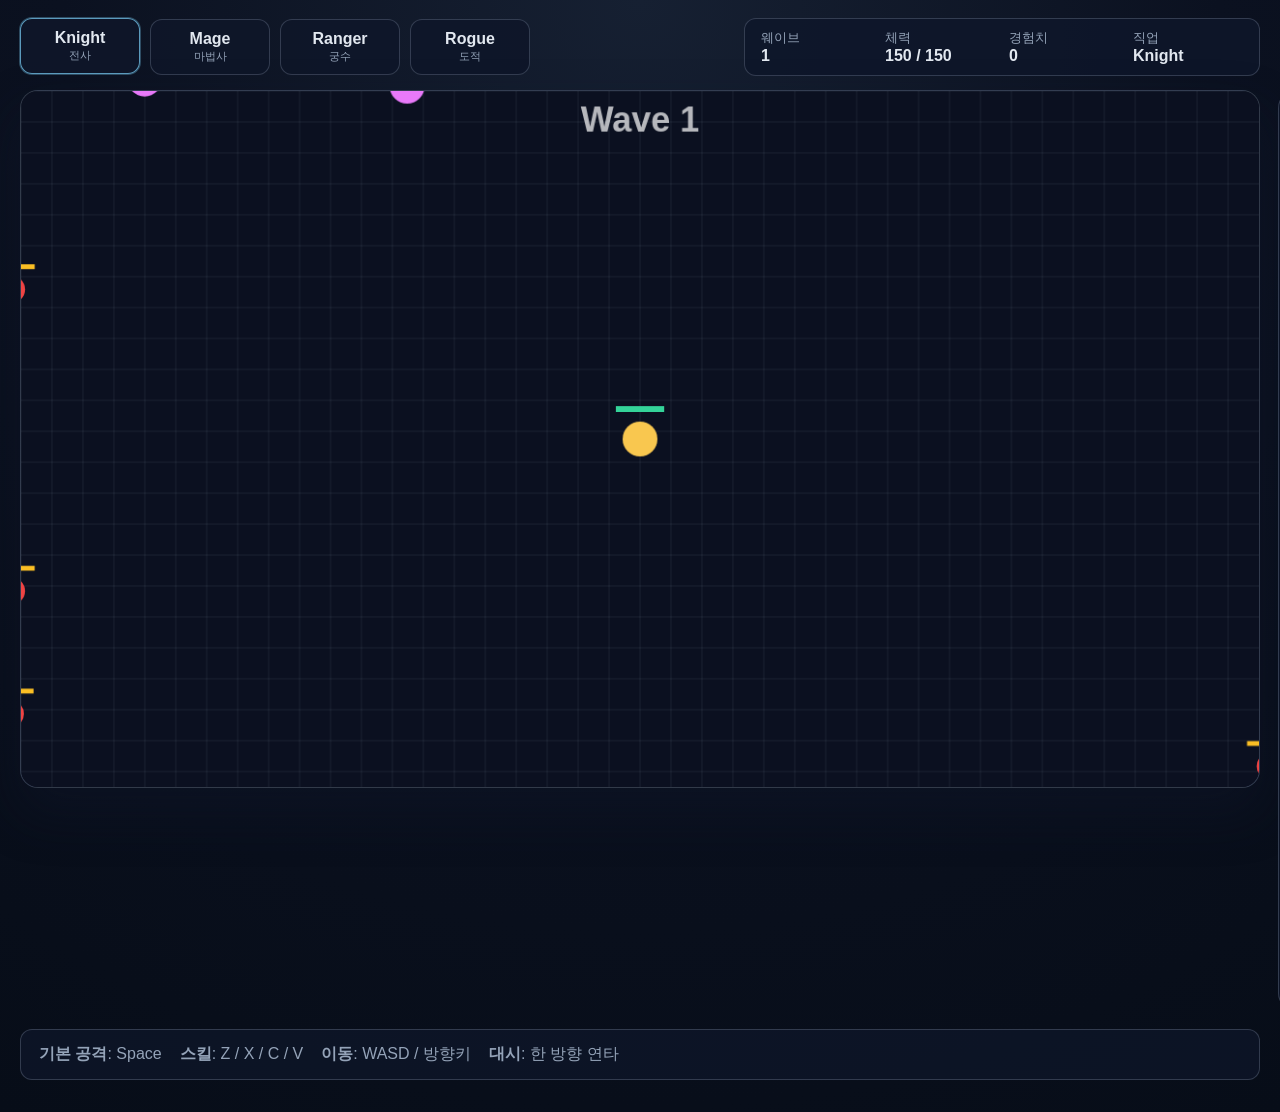
==== index.html @ 252328aa "Initial RPG game prototype with class selection, skills, dash, waves, bosses, and upgrade shop." ====
<!DOCTYPE html>
<html lang="ko">
  <head>
    <meta charset="UTF-8" />
    <meta name="viewport" content="width=device-width, initial-scale=1.0" />
    <title>Wavebreaker RPG</title>
    <link rel="stylesheet" href="style.css" />
  </head>
  <body>
    <div class="top-bar">
      <div class="job-selection">
        <button class="job-card selected" data-job="knight">
          <span class="job-name">Knight</span>
          <small>전사</small>
        </button>
        <button class="job-card" data-job="mage">
          <span class="job-name">Mage</span>
          <small>마법사</small>
        </button>
        <button class="job-card" data-job="ranger">
          <span class="job-name">Ranger</span>
          <small>궁수</small>
        </button>
        <button class="job-card" data-job="rogue">
          <span class="job-name">Rogue</span>
          <small>도적</small>
        </button>
      </div>

      <div class="status-panel">
        <div><span>웨이브</span><strong id="waveValue">1</strong></div>
        <div><span>체력</span><strong id="hpValue">0 / 0</strong></div>
        <div><span>경험치</span><strong id="xpValue">0</strong></div>
        <div><span>직업</span><strong id="jobValue">Knight</strong></div>
      </div>
    </div>

    <div class="game-layout">
      <canvas id="gameCanvas" width="1280" height="720"></canvas>

      <aside class="shop-panel">
        <h3>경험치 상점</h3>
        <div class="shop-metrics">
          <div>보유 XP: <strong id="bankValue">0</strong></div>
          <div>스킬 레벨: <strong id="skillLevelValue">0</strong></div>
        </div>

        <div class="upgrade-list">
          <button class="upgrade-btn" data-upgrade="hp">체력 증가</button>
          <button class="upgrade-btn" data-upgrade="damage">공격력 증가</button>
          <button class="upgrade-btn" data-upgrade="speed">이동 속도 증가</button>
        </div>

        <div id="skillShop" class="skill-shop"></div>
      </aside>
    </div>

    <div class="controls-bar">
      <div><strong>기본 공격</strong>: Space</div>
      <div><strong>스킬</strong>: Z / X / C / V</div>
      <div><strong>이동</strong>: WASD / 방향키</div>
      <div><strong>대시</strong>: 한 방향 연타</div>
    </div>

    <div id="overlay" class="overlay hidden">
      <div class="overlay-card">
        <h2>게임 오버</h2>
        <p>R 키를 눌러 다시 시작하세요</p>
      </div>
    </div>

    <script src="game.js"></script>
  </body>
</html>
---- style.css ----
* {
  box-sizing: border-box;
}

:root {
  --bg-1: #0f172a;
  --bg-2: #111827;
  --panel: rgba(15, 23, 42, 0.86);
  --panel-bright: rgba(30, 41, 59, 0.95);
  --line: rgba(148, 163, 184, 0.28);
  --text: #e2e8f0;
  --muted: #94a3b8;
  --accent: #7dd3fc;
  --gold: #fbbf24;
  --danger: #f87171;
  --success: #34d399;
}

html, body {
  margin: 0;
  width: 100%;
  min-height: 100vh;
  font-family: "Segoe UI", Tahoma, Geneva, Verdana, sans-serif;
  background: radial-gradient(circle at top, #162032 0%, #0b1120 45%, #070d18 100%);
  color: var(--text);
}

body {
  display: flex;
  flex-direction: column;
  align-items: center;
  padding: 18px 20px 32px;
}

.top-bar {
  width: min(1480px, 100%);
  display: flex;
  justify-content: space-between;
  align-items: center;
  gap: 18px;
  margin-bottom: 14px;
}

.job-selection {
  display: flex;
  flex-wrap: wrap;
  gap: 10px;
}

.job-card {
  border: 1px solid var(--line);
  background: rgba(15, 23, 42, 0.9);
  color: var(--text);
  padding: 10px 18px;
  border-radius: 12px;
  min-width: 120px;
  cursor: pointer;
  transition: 0.2s ease;
}

.job-card:hover, .job-card.selected {
  transform: translateY(-1px);
  border-color: rgba(125, 211, 252, 0.7);
  box-shadow: 0 0 0 1px rgba(125, 211, 252, 0.3);
}

.job-card span {
  display: block;
  font-size: 1rem;
  font-weight: 700;
}

.job-card small {
  color: var(--muted);
}

.status-panel {
  display: flex;
  flex-wrap: wrap;
  gap: 14px;
  justify-content: flex-end;
  background: var(--panel);
  border: 1px solid var(--line);
  border-radius: 12px;
  padding: 10px 16px;
}

.status-panel div {
  display: flex;
  flex-direction: column;
  min-width: 110px;
  color: var(--muted);
  font-size: 0.82rem;
}

.status-panel strong {
  color: var(--text);
  font-size: 1rem;
}

.game-layout {
  width: min(1480px, 100%);
  display: flex;
  align-items: flex-start;
  gap: 18px;
}

#gameCanvas {
  width: min(100%, 1280px);
  height: auto;
  background: linear-gradient(180deg, rgba(13, 19, 32, 0.96), rgba(15, 23, 42, 0.96));
  border: 1px solid var(--line);
  border-radius: 18px;
  box-shadow: 0 24px 50px rgba(15, 23, 42, 0.45);
}

.shop-panel {
  width: 280px;
  background: var(--panel);
  border: 1px solid var(--line);
  border-radius: 18px;
  padding: 18px 16px;
}

.shop-panel h3 {
  margin: 0 0 14px;
  font-size: 1.3rem;
}

.shop-metrics {
  display: grid;
  gap: 8px;
  margin-bottom: 18px;
  color: var(--muted);
}

.upgrade-list,
.skill-shop {
  display: grid;
  gap: 10px;
}

.upgrade-btn,
.skill-btn {
  appearance: none;
  width: 100%;
  border: 1px solid var(--line);
  background: var(--panel-bright);
  color: var(--text);
  padding: 10px 12px;
  border-radius: 10px;
  cursor: pointer;
  font-weight: 600;
  transition: 0.2s ease;
}

.upgrade-btn:hover,
.skill-btn:hover {
  border-color: rgba(52, 211, 153, 0.7);
  box-shadow: 0 0 0 1px rgba(52, 211, 153, 0.2);
}

.upgrade-btn:disabled,
.skill-btn:disabled {
  opacity: 0.45;
  cursor: not-allowed;
}

.skill-shop {
  margin-top: 16px;
}

.controls-bar {
  width: min(1480px, 100%);
  margin-top: 18px;
  display: flex;
  flex-wrap: wrap;
  gap: 18px;
  padding: 14px 18px;
  border: 1px solid var(--line);
  background: rgba(15, 23, 42, 0.78);
  border-radius: 12px;
  color: var(--muted);
}

.overlay {
  position: fixed;
  inset: 0;
  display: flex;
  align-items: center;
  justify-content: center;
  background: rgba(2, 6, 23, 0.65);
}

.overlay.hidden {
  display: none;
}

.overlay-card {
  background: rgba(15, 23, 42, 0.95);
  border: 1px solid var(--line);
  border-radius: 18px;
  padding: 28px 36px;
  text-align: center;
  box-shadow: 0 20px 40px rgba(2, 6, 23, 0.5);
}

.overlay-card h2 {
  margin: 0 0 8px;
  color: var(--danger);
}

.overlay-card p {
  margin: 0;
  color: var(--text);
}

@media (max-width: 1200px) {
  .game-layout {
    flex-direction: column;
  }

  .shop-panel {
    width: 100%;
  }
}
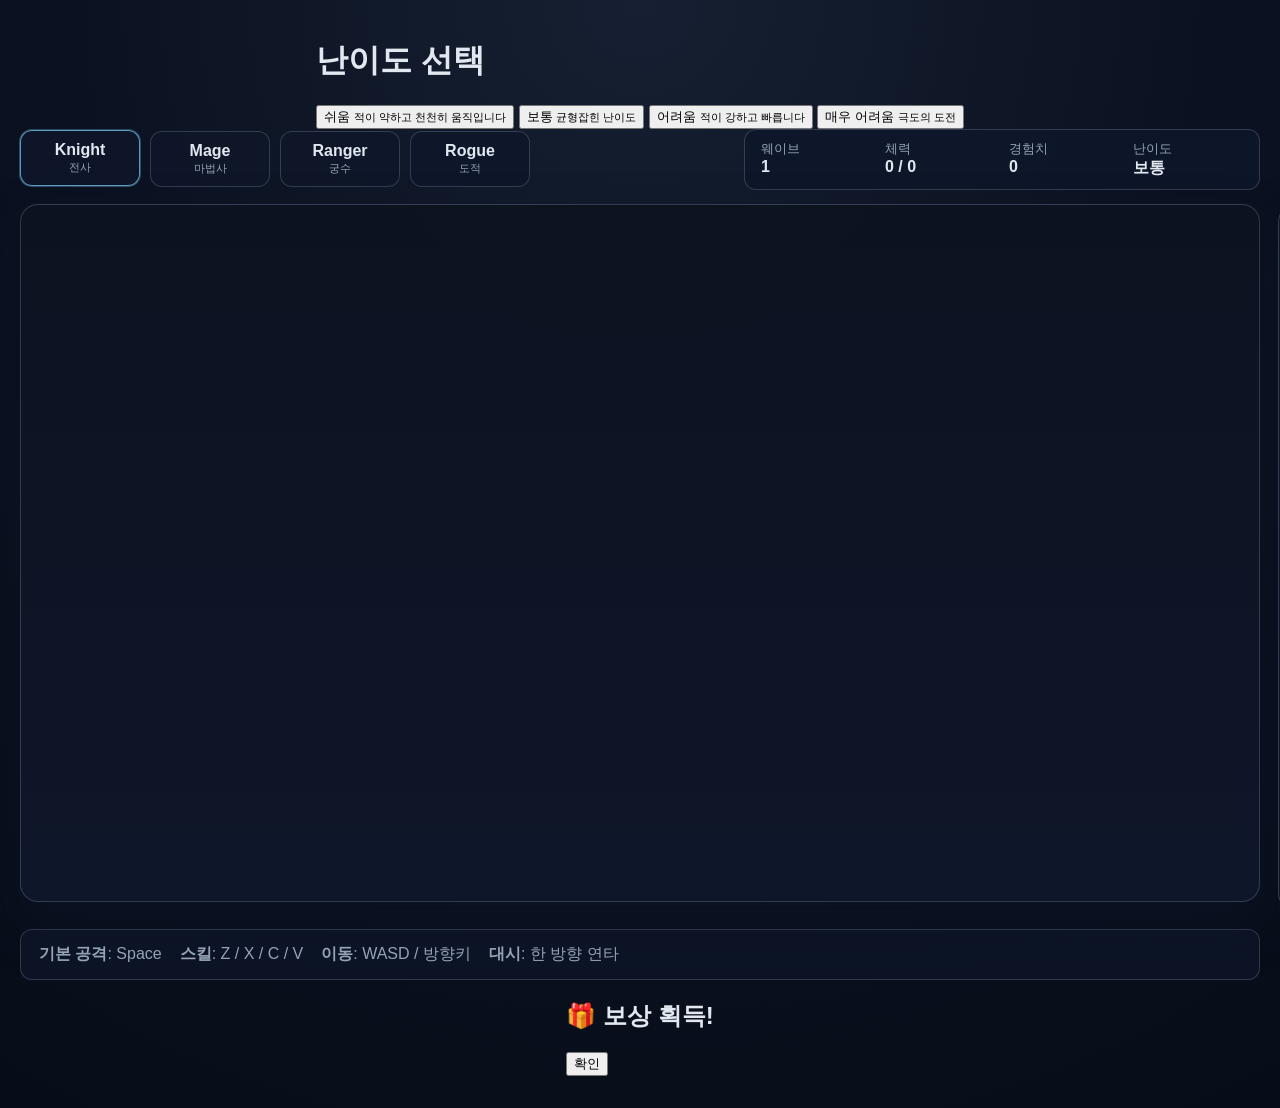
==== commit c20b378f: "Add difficulty selection and reward chest system to the RPG prototype." ====
--- a/index.html
+++ b/index.html
@@ -7,65 +7,99 @@
     <link rel="stylesheet" href="style.css" />
   </head>
   <body>
-    <div class="top-bar">
-      <div class="job-selection">
-        <button class="job-card selected" data-job="knight">
-          <span class="job-name">Knight</span>
-          <small>전사</small>
-        </button>
-        <button class="job-card" data-job="mage">
-          <span class="job-name">Mage</span>
-          <small>마법사</small>
-        </button>
-        <button class="job-card" data-job="ranger">
-          <span class="job-name">Ranger</span>
-          <small>궁수</small>
-        </button>
-        <button class="job-card" data-job="rogue">
-          <span class="job-name">Rogue</span>
-          <small>도적</small>
-        </button>
-      </div>
-
-      <div class="status-panel">
-        <div><span>웨이브</span><strong id="waveValue">1</strong></div>
-        <div><span>체력</span><strong id="hpValue">0 / 0</strong></div>
-        <div><span>경험치</span><strong id="xpValue">0</strong></div>
-        <div><span>직업</span><strong id="jobValue">Knight</strong></div>
+    <div id="difficultyScreen" class="difficulty-screen">
+      <div class="difficulty-card">
+        <h1>난이도 선택</h1>
+        <div class="difficulty-buttons">
+          <button class="difficulty-btn" data-difficulty="easy">
+            <span class="diff-title">쉬움</span>
+            <small>적이 약하고 천천히 움직입니다</small>
+          </button>
+          <button class="difficulty-btn" data-difficulty="normal">
+            <span class="diff-title">보통</span>
+            <small>균형잡힌 난이도</small>
+          </button>
+          <button class="difficulty-btn" data-difficulty="hard">
+            <span class="diff-title">어려움</span>
+            <small>적이 강하고 빠릅니다</small>
+          </button>
+          <button class="difficulty-btn" data-difficulty="extreme">
+            <span class="diff-title">매우 어려움</span>
+            <small>극도의 도전</small>
+          </button>
+        </div>
       </div>
     </div>
 
-    <div class="game-layout">
-      <canvas id="gameCanvas" width="1280" height="720"></canvas>
-
-      <aside class="shop-panel">
-        <h3>경험치 상점</h3>
-        <div class="shop-metrics">
-          <div>보유 XP: <strong id="bankValue">0</strong></div>
-          <div>스킬 레벨: <strong id="skillLevelValue">0</strong></div>
+    <div id="gameScreen" class="game-screen hidden">
+      <div class="top-bar">
+        <div class="job-selection">
+          <button class="job-card selected" data-job="knight">
+            <span class="job-name">Knight</span>
+            <small>전사</small>
+          </button>
+          <button class="job-card" data-job="mage">
+            <span class="job-name">Mage</span>
+            <small>마법사</small>
+          </button>
+          <button class="job-card" data-job="ranger">
+            <span class="job-name">Ranger</span>
+            <small>궁수</small>
+          </button>
+          <button class="job-card" data-job="rogue">
+            <span class="job-name">Rogue</span>
+            <small>도적</small>
+          </button>
         </div>
 
-        <div class="upgrade-list">
-          <button class="upgrade-btn" data-upgrade="hp">체력 증가</button>
-          <button class="upgrade-btn" data-upgrade="damage">공격력 증가</button>
-          <button class="upgrade-btn" data-upgrade="speed">이동 속도 증가</button>
+        <div class="status-panel">
+          <div><span>웨이브</span><strong id="waveValue">1</strong></div>
+          <div><span>체력</span><strong id="hpValue">0 / 0</strong></div>
+          <div><span>경험치</span><strong id="xpValue">0</strong></div>
+          <div><span>난이도</span><strong id="diffValue">보통</strong></div>
         </div>
+      </div>
 
-        <div id="skillShop" class="skill-shop"></div>
-      </aside>
+      <div class="game-layout">
+        <canvas id="gameCanvas" width="1280" height="720"></canvas>
+
+        <aside class="shop-panel">
+          <h3>경험치 상점</h3>
+          <div class="shop-metrics">
+            <div>보유 XP: <strong id="bankValue">0</strong></div>
+            <div>스킬 레벨: <strong id="skillLevelValue">0</strong></div>
+          </div>
+
+          <div class="upgrade-list">
+            <button class="upgrade-btn" data-upgrade="hp">체력 증가</button>
+            <button class="upgrade-btn" data-upgrade="damage">공격력 증가</button>
+            <button class="upgrade-btn" data-upgrade="speed">이동 속도 증가</button>
+          </div>
+
+          <div id="skillShop" class="skill-shop"></div>
+        </aside>
+      </div>
+
+      <div class="controls-bar">
+        <div><strong>기본 공격</strong>: Space</div>
+        <div><strong>스킬</strong>: Z / X / C / V</div>
+        <div><strong>이동</strong>: WASD / 방향키</div>
+        <div><strong>대시</strong>: 한 방향 연타</div>
+      </div>
+
+      <div id="overlay" class="overlay hidden">
+        <div class="overlay-card">
+          <h2>게임 오버</h2>
+          <p>R 키를 눌러 다시 시작하세요</p>
+        </div>
+      </div>
     </div>
 
-    <div class="controls-bar">
-      <div><strong>기본 공격</strong>: Space</div>
-      <div><strong>스킬</strong>: Z / X / C / V</div>
-      <div><strong>이동</strong>: WASD / 방향키</div>
-      <div><strong>대시</strong>: 한 방향 연타</div>
-    </div>
-
-    <div id="overlay" class="overlay hidden">
-      <div class="overlay-card">
-        <h2>게임 오버</h2>
-        <p>R 키를 눌러 다시 시작하세요</p>
+    <div id="rewardModal" class="reward-modal hidden">
+      <div class="reward-card">
+        <h2>🎁 보상 획득!</h2>
+        <div id="rewardContent" class="reward-content"></div>
+        <button id="claimReward" class="reward-btn">확인</button>
       </div>
     </div>
 
